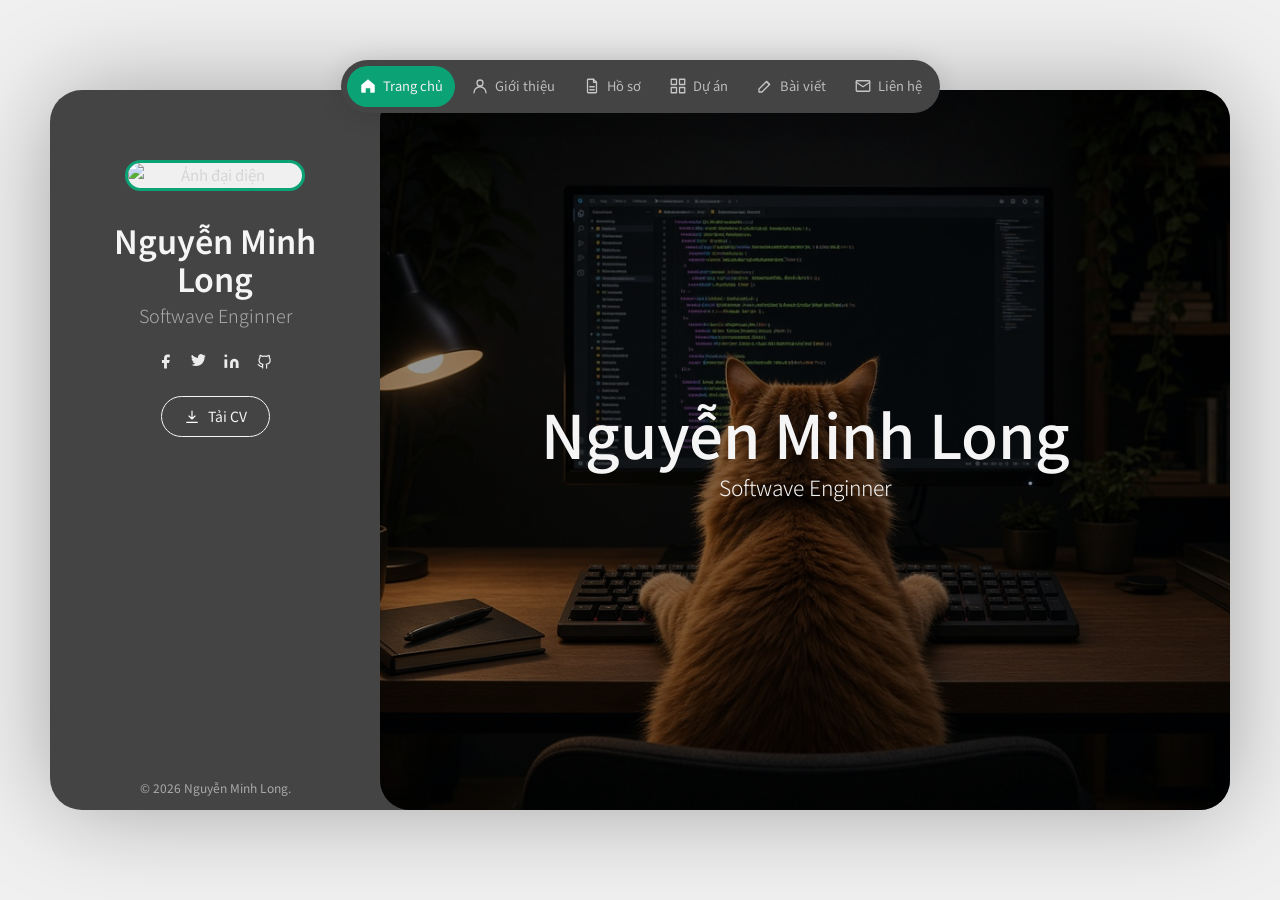
==== projects/portfolio/index.html @ 682c95c1 "feat: add initial portfolio structure with HTML, CSS, and JavaScript" ====
<!doctype html>
<html lang="vi">
  <head>
    <meta charset="UTF-8" />
    <meta name="viewport" content="width=device-width, initial-scale=1.0" />
    <title>Nguyễn Minh Long — Portfolio</title>
    <link rel="preconnect" href="https://fonts.googleapis.com" />
    <link rel="preconnect" href="https://fonts.gstatic.com" crossorigin />
    <link
      href="https://fonts.googleapis.com/css2?family=Noto+Sans+JP:wght@100..900&display=swap"
      rel="stylesheet"
    />
    <link rel="stylesheet" href="styles/style.css" />
  </head>

  <body>
    <div class="page">
      <div class="page-content">
        <a class="menu-toggle" href="#menu" aria-label="Mở menu">
          <span></span><span></span><span></span>
        </a>
        <a class="menu-backdrop" href="#home" aria-label="Đóng menu"></a>

        <!-- ================= SIDEBAR ================= -->
        <header class="header" id="menu">
          <a class="menu-close" href="#home" aria-label="Đóng menu">✕</a>

          <div class="header-content">
            <div class="header-photo">
              <img
                src="https://encrypted-tbn0.gstatic.com/images?q=tbn:ANd9GcQ7lRkcBVBdDjVCAbaLk40IurvcEO0y6EXWB8J_VYhuo28ufIDGBUb75yE&s=10"
                alt="Ảnh đại diện"
              />
            </div>

            <div class="header-titles">
              <h1>Nguyễn Minh Long</h1>
              <p class="header-role">Softwave Enginner</p>
            </div>

            <div class="social-links">
              <ul>
                <li>
                  <a href="https://facebook.com/" aria-label="Facebook"
                    ><img class="icon" src="images/icons/facebook.svg" alt=""
                  /></a>
                </li>
                <li>
                  <a href="https://twitter.com/" aria-label="Twitter"
                    ><img class="icon" src="images/icons/twitter.svg" alt=""
                  /></a>
                </li>
                <li>
                  <a href="https://linkedin.com/in/" aria-label="LinkedIn"
                    ><img class="icon" src="images/icons/linkedin.svg" alt=""
                  /></a>
                </li>
                <li>
                  <a href="https://github.com/" aria-label="GitHub"
                    ><img class="icon" src="images/icons/github.svg" alt=""
                  /></a>
                </li>
              </ul>
            </div>

            <div class="header-buttons">
              <button class="btn btn-primary" type="button">
                <img class="icon" src="images/icons/download.svg" alt="" /> Tải
                CV
              </button>
            </div>
          </div>

          <ul class="main-menu">
            <li>
              <a href="#home" class="active">
                <span class="menu-icon"
                  ><img class="icon" src="images/icons/home.svg" alt=""
                /></span>
                <span class="link-text">Trang chủ</span>
              </a>
            </li>
            <li>
              <a href="#about">
                <span class="menu-icon"
                  ><img class="icon" src="images/icons/user.svg" alt=""
                /></span>
                <span class="link-text">Giới thiệu</span>
              </a>
            </li>
            <li>
              <a href="#resume">
                <span class="menu-icon"
                  ><img class="icon" src="images/icons/file.svg" alt=""
                /></span>
                <span class="link-text">Hồ sơ</span>
              </a>
            </li>
            <li>
              <a href="#portfolio">
                <span class="menu-icon"
                  ><img class="icon" src="images/icons/grid.svg" alt=""
                /></span>
                <span class="link-text">Dự án</span>
              </a>
            </li>
            <li>
              <a href="#blog">
                <span class="menu-icon"
                  ><img class="icon" src="images/icons/edit.svg" alt=""
                /></span>
                <span class="link-text">Bài viết</span>
              </a>
            </li>
            <li>
              <a href="#contact">
                <span class="menu-icon"
                  ><img class="icon" src="images/icons/mail.svg" alt=""
                /></span>
                <span class="link-text">Liên hệ</span>
              </a>
            </li>
          </ul>

          <div class="copyrights">© 2026 Nguyễn Minh Long.</div>
        </header>

        <!-- ================= NỘI DUNG ================= -->
        <div class="content-area">
          <div class="animated-sections">
            <!-- ---------- Trang chủ ---------- -->
            <section class="animated-section start-page" id="home">
              <div class="mask"></div>
              <div class="section-content vcentered">
                <div class="title-block">
                  <h2>Nguyễn Minh Long</h2>
                  <p class="sp-subtitle">Softwave Enginner</p>
                </div>
              </div>
            </section>

            <!-- ---------- Giới thiệu ---------- -->
            <section class="animated-section" id="about">
              <div class="page-title">
                <h2>Giới <span>thiệu</span></h2>
              </div>

              <div class="section-content">
                <div class="row split-layout">
                  <div class="col">
                    <p>
                      Tôi là lập trình viên với ba năm kinh nghiệm dựng giao
                      diện cho thương mại điện tử và hệ thống nội bộ. Tôi bắt
                      đầu từ HTML/CSS thuần và giữ nguyên thói quen đó tới giờ:
                      hiểu nền tảng trước, dùng thư viện sau.
                    </p>
                    <p>
                      Công việc hằng ngày của tôi là biến thiết kế UI thành code
                      sạch, chạy mượt trên mọi thiết bị và dễ bàn giao lại cho
                      người khác bảo trì.
                    </p>
                  </div>

                  <div class="col">
                    <div class="info-list">
                      <ul>
                        <li>
                          <span class="title">Tuổi:</span
                          ><span class="value">27</span>
                        </li>
                        <li>
                          <span class="title">Nơi ở:</span
                          ><span class="value">Việt Nam</span>
                        </li>
                        <li>
                          <span class="title">Freelance:</span
                          ><span class="value">Đang nhận việc</span>
                        </li>
                        <li>
                          <span class="title">Địa chỉ:</span
                          ><span class="value">Cầu Giấy, Hà Nội</span>
                        </li>
                      </ul>
                    </div>
                  </div>
                </div>

                <div class="section-space"></div>

                <!-- Tôi làm gì -->
                <div class="block-title">
                  <h3>Tôi <span>làm gì</span></h3>
                </div>

                <div class="row two-columns">
                  <div class="info-item">
                    <div class="info-icon">
                      <img class="icon" src="images/icons/cart.svg" alt="" />
                    </div>
                    <div class="info-content">
                      <h4>Thương mại điện tử</h4>
                      <p>
                        Dựng trang danh mục, chi tiết sản phẩm và giỏ hàng tải
                        nhanh, chuyển đổi tốt.
                      </p>
                    </div>
                  </div>

                  <div class="info-item">
                    <div class="info-icon">
                      <img class="icon" src="images/icons/monitor.svg" alt="" />
                    </div>
                    <div class="info-content">
                      <h4>Thiết kế giao diện</h4>
                      <p>
                        Chuyển thiết kế Figma sang HTML/CSS semantic, đúng
                        pixel, responsive đầy đủ.
                      </p>
                    </div>
                  </div>

                  <div class="info-item">
                    <div class="info-icon">
                      <img class="icon" src="images/icons/pen.svg" alt="" />
                    </div>
                    <div class="info-content">
                      <h4>Tối ưu trải nghiệm</h4>
                      <p>
                        Rà lại luồng thao tác, cải thiện tốc độ tải và khả năng
                        tiếp cận của trang.
                      </p>
                    </div>
                  </div>

                  <div class="info-item">
                    <div class="info-icon">
                      <img class="icon" src="images/icons/layers.svg" alt="" />
                    </div>
                    <div class="info-content">
                      <h4>Design system</h4>
                      <p>
                        Xây bộ component dùng lại được, đặt tên nhất quán, tài
                        liệu hóa cho cả team.
                      </p>
                    </div>
                  </div>
                </div>
              </div>
            </section>

            <!-- ---------- Hồ sơ ---------- -->
            <section class="animated-section" id="resume">
              <div class="page-title">
                <h2>Hồ <span>sơ</span></h2>
              </div>

              <div class="section-content">
                <div class="row two-columns">
                  <div>
                    <div class="block-title">
                      <h3>Học <span>vấn</span></h3>
                    </div>

                    <div class="resume-item">
                      <span class="resume-period">2017 — 2021</span>
                      <h4 class="resume-title">Kỹ sư Công nghệ thông tin</h4>
                      <p class="resume-place">ĐH Bách khoa Hà Nội</p>
                      <p class="resume-text">
                        Chuyên ngành Kỹ thuật phần mềm, tốt nghiệp loại Giỏi.
                      </p>
                    </div>

                    <div class="resume-item">
                      <span class="resume-period">2021</span>
                      <h4 class="resume-title">Responsive Web Design</h4>
                      <p class="resume-place">freeCodeCamp</p>
                      <p class="resume-text">
                        Chứng chỉ về HTML, CSS và thiết kế đáp ứng.
                      </p>
                    </div>
                  </div>

                  <div>
                    <div class="block-title">
                      <h3>Kinh <span>nghiệm</span></h3>
                    </div>

                    <div class="resume-item">
                      <span class="resume-period">2023 — Nay</span>
                      <h4 class="resume-title">Softwave Enginner</h4>
                      <p class="resume-place">Rights-S</p>
                      <p class="resume-text">
                        Phát triển giao diện hệ thống nội bộ, chuẩn hóa bộ
                        component cho team.
                      </p>
                    </div>

                    <div class="resume-item">
                      <span class="resume-period">2022 — 2023</span>
                      <h4 class="resume-title">Web Developer</h4>
                      <p class="resume-place">Vega Tech</p>
                      <p class="resume-text">
                        Dựng landing page và trang thương mại điện tử, tối ưu
                        tốc độ trên mobile.
                      </p>
                    </div>

                    <div class="resume-item">
                      <span class="resume-period">2021 — 2022</span>
                      <h4 class="resume-title">Thực tập sinh Frontend</h4>
                      <p class="resume-place">Studio 21</p>
                      <p class="resume-text">
                        Cắt HTML/CSS từ mockup và hỗ trợ bảo trì website khách
                        hàng.
                      </p>
                    </div>
                  </div>
                </div>
              </div>
            </section>

            <!-- ---------- Dự án ---------- -->
            <section class="animated-section" id="portfolio">
              <div class="page-title">
                <h2>Dự <span>án</span></h2>
              </div>

              <div class="section-content">
                <div class="portfolio-grid two-columns">
                  <figure>
                    <div class="portfolio-item-img">
                      <img src="https://picsum.photos/600/450" alt="ShopNow" />
                    </div>
                    <div class="portfolio-item-desc">
                      <h3 class="portfolio-item-title">ShopNow</h3>
                      <small>Website</small>
                    </div>
                  </figure>

                  <figure>
                    <div class="portfolio-item-img">
                      <img src="https://picsum.photos/600/450" alt="TaskFlow" />
                    </div>
                    <div class="portfolio-item-desc">
                      <h3 class="portfolio-item-title">TaskFlow</h3>
                      <small>Ứng dụng</small>
                    </div>
                  </figure>

                  <figure>
                    <div class="portfolio-item-img">
                      <img
                        src="https://picsum.photos/600/450"
                        alt="Studio 21"
                      />
                    </div>
                    <div class="portfolio-item-desc">
                      <h3 class="portfolio-item-title">Studio 21</h3>
                      <small>Thương hiệu</small>
                    </div>
                  </figure>

                  <figure>
                    <div class="portfolio-item-img">
                      <img
                        src="https://picsum.photos/600/450"
                        alt="Vega Landing"
                      />
                    </div>
                    <div class="portfolio-item-desc">
                      <h3 class="portfolio-item-title">Vega Landing</h3>
                      <small>Website</small>
                    </div>
                  </figure>

                  <figure>
                    <div class="portfolio-item-img">
                      <img src="https://picsum.photos/600/450" alt="Metrics" />
                    </div>
                    <div class="portfolio-item-desc">
                      <h3 class="portfolio-item-title">Metrics</h3>
                      <small>Ứng dụng</small>
                    </div>
                  </figure>

                  <figure>
                    <div class="portfolio-item-img">
                      <img
                        src="https://picsum.photos/600/450"
                        alt="Breeze Icons"
                      />
                    </div>
                    <div class="portfolio-item-desc">
                      <h3 class="portfolio-item-title">Breeze Icons</h3>
                      <small>Thương hiệu</small>
                    </div>
                  </figure>
                </div>
              </div>
            </section>

            <!-- ---------- Bài viết ---------- -->
            <section class="animated-section" id="blog">
              <div class="page-title">
                <h2>Bài <span>viết</span></h2>
              </div>

              <div class="section-content">
                <div class="blog-grid two-columns">
                  <div class="blog-card">
                    <div class="media-block">
                      <span class="category">CSS</span>
                      <img src="https://picsum.photos/640/300" alt="" />
                    </div>
                    <div class="post-info">
                      <div class="post-date">12 tháng 3, 2026</div>
                      <h3 class="blog-item-title">
                        Làm filter gallery không cần JavaScript
                      </h3>
                      <p>
                        Chỉ với input radio và selector ~ là đủ để lọc danh sách
                        dự án.
                      </p>
                    </div>
                  </div>

                  <div class="blog-card">
                    <div class="media-block">
                      <span class="category">Layout</span>
                      <img src="https://picsum.photos/640/300" alt="" />
                    </div>
                    <div class="post-info">
                      <div class="post-date">28 tháng 2, 2026</div>
                      <h3 class="blog-item-title">
                        Khi nào dùng Grid, khi nào dùng Flexbox
                      </h3>
                      <p>
                        Một chiều thì Flexbox, hai chiều thì Grid. Nhưng thực tế
                        phức tạp hơn thế.
                      </p>
                    </div>
                  </div>

                  <div class="blog-card">
                    <div class="media-block">
                      <span class="category">Quy ước</span>
                      <img src="https://picsum.photos/640/300" alt="" />
                    </div>
                    <div class="post-info">
                      <div class="post-date">05 tháng 2, 2026</div>
                      <h3 class="blog-item-title">
                        BEM sau hai năm dùng trong dự án thật
                      </h3>
                      <p>
                        Những chỗ BEM phát huy tác dụng và những chỗ nó trở
                        thành gánh nặng.
                      </p>
                    </div>
                  </div>

                  <div class="blog-card">
                    <div class="media-block">
                      <span class="category">Hiệu năng</span>
                      <img src="https://picsum.photos/640/300" alt="" />
                    </div>
                    <div class="post-info">
                      <div class="post-date">19 tháng 1, 2026</div>
                      <h3 class="blog-item-title">
                        Bỏ jQuery khỏi dự án cũ, nhẹ đi 90KB
                      </h3>
                      <p>
                        Ghi lại quá trình thay thế từng đoạn jQuery bằng API có
                        sẵn của trình duyệt.
                      </p>
                    </div>
                  </div>
                </div>
              </div>
            </section>

            <!-- ---------- Liên hệ ---------- -->
            <section class="animated-section" id="contact">
              <div class="page-title">
                <h2>Liên <span>hệ</span></h2>
              </div>

              <div class="section-content">
                <form class="contact-form" novalidate>
                  <div class="row two-columns">
                    <div class="form-group">
                      <label class="form-label" for="cf-name">Họ tên</label>
                      <input
                        class="form-control"
                        id="cf-name"
                        name="name"
                        type="text"
                      />
                    </div>
                    <div class="form-group">
                      <label class="form-label" for="cf-email">Email</label>
                      <input
                        class="form-control"
                        id="cf-email"
                        name="email"
                        type="email"
                      />
                    </div>
                  </div>

                  <div class="form-group">
                    <label class="form-label" for="cf-subject">Tiêu đề</label>
                    <input
                      class="form-control"
                      id="cf-subject"
                      name="subject"
                      type="text"
                    />
                  </div>

                  <div class="form-group">
                    <label class="form-label" for="cf-message">Nội dung</label>
                    <textarea
                      class="form-control"
                      id="cf-message"
                      name="message"
                      rows="5"
                    ></textarea>
                  </div>

                  <button class="btn btn-primary" type="submit">
                    Gửi tin nhắn
                  </button>
                </form>
              </div>
            </section>
          </div>
        </div>
      </div>
    </div>
    <script src="main.js" defer></script>
  </body>
</html>
---- projects/portfolio/styles/style.css ----
:root {
  --accent: #0ba376;
  --accent-dark: #0b7080;

  --bg: #f0f0f0;
  --bg-panel: #444;
  --bg-section: #222;
  --line: #444;

  --text: #d5d5d5;
  --text-strong: #f5f5f5;
  --text-muted: #aaa;
  --text-dim: #a5a6a7;

  --surface-card: #2b2b2b;
  --surface-card-strong: #333;

  --sidebar-w: 380px;
  --speed: 0.3s;

  --shadow: rgba(0, 0, 0, 0.35);
  --shadow-soft: rgba(0, 0, 0, 0.18);
  --overlay-dark: rgba(0, 0, 0, 0.42);
  --overlay-soft: rgba(255, 255, 255, 0.08);
  --overlay-faint: rgba(255, 255, 255, 0.04);
  --menu-backdrop: rgba(0, 0, 0, 0.55);
  --portfolio-overlay: rgba(0, 0, 0, 0.3);
  --scrollbar: rgba(255, 255, 255, 0.2);
}

*,
*::before,
*::after {
  margin: 0;
  padding: 0;
  box-sizing: border-box;
}

html,
body {
  width: 100%;
  height: 100%;
  min-height: 100%;
  overflow: hidden;
}

body {
  font-family: "Noto Sans JP", sans-serif;
  font-size: 0.9375rem;
  line-height: 1.65em;
  color: var(--text);
  background-color: var(--bg);
  background-repeat: no-repeat;
  background-position: center;
  background-size: cover;
}

h1 {
  font-size: 2rem;
} /* 32px */
h2 {
  font-size: 1.75rem;
} /* 28px */
h3 {
  font-size: 1.3125rem;
} /* 21px */
h4 {
  font-size: 1.125rem;
} /* 18px */
h5 {
  font-size: 1rem;
} /* 16px */
h6 {
  font-size: 0.875rem;
} /* 14px */

h1,
h2,
h3,
h4,
h5,
h6 {
  margin: 0;
  font-weight: 500;
  line-height: 1.3em;
  color: var(--text-strong);
}

p {
  margin: 0 0 10px;
}

a {
  color: var(--accent);
  text-decoration: none;
  transition: all var(--speed) ease-in-out;
}

img {
  display: block;
  max-width: 100%;
}

ul {
  margin: 0;
  padding: 0;
  list-style: none;
}

.icon {
  width: 20px;
  height: 20px;
  max-width: none;
}

/* ===== Khung trang ===== */
.page {
  display: block;
  width: 100%;
  height: 100%;
  min-height: 100%;
  padding: 0 100px;
  overflow: hidden;
}

.page-content {
  position: relative;
  width: 100%;
  max-width: 1280px;
  height: 80vh;
  margin: 10vh auto;
  background-color: var(--bg-panel);
  border-radius: 32px;
  box-shadow: 0 0 100px -5px var(--shadow);
}

/* ===== Sidebar ===== */
.header {
  float: left;
  width: 100%;
  max-width: var(--sidebar-w);
  height: 100%;
  padding: 70px 30px 45px;
  text-align: center;
  overflow: auto;
  scrollbar-width: thin;
  scrollbar-color: var(--scrollbar) transparent;
}

.header-photo {
  position: relative;
  width: 180px;
  margin: 0 auto 30px;
  z-index: 1;
}

.header-photo img {
  max-width: 100%;
  background-color: var(--bg);
  border: 3px solid var(--accent);
  border-radius: 300px;
}

.header-titles h1 {
  margin: 5px 0 7px;
  font-weight: 600;
  line-height: 1.2em;
  color: var(--text-strong);
}

.header-role {
  margin: 5px 0;
  font-size: 1.125rem;
  font-weight: 300;
  line-height: 1.2em;
  color: var(--text-muted);
}

.social-links {
  margin: 20px 0;
}

.social-links li {
  display: inline-block;
}

.social-links a {
  display: grid;
  place-items: center;
  width: 30px;
  height: 30px;
  border-radius: 20px;
  opacity: 0.9;
}

.social-links a:hover {
  opacity: 1;
  background-color: var(--overlay-soft);
}

.social-links .icon {
  width: 17px;
  height: 17px;
}

.header-buttons {
  margin-top: 10px;
}

.copyrights {
  position: absolute;
  bottom: 0;
  left: 0;
  width: var(--sidebar-w);
  padding: 5px 10px 15px;
  font-size: 0.75rem;
  line-height: 14px;
  color: var(--text-muted);
  text-align: center;
}

/* ===== Nút ===== */
.btn {
  display: inline-flex;
  align-items: center;
  gap: 8px;
  padding: 9px 22px;
  font: inherit;
  font-size: 0.875rem;
  line-height: 1.5em;
  color: var(--text-strong);
  background-color: transparent;
  border: 1px solid var(--text-strong);
  border-radius: 22px;
  cursor: pointer;
  transition: all var(--speed) ease-in-out;
}

/* Nền xanh thay vì nền trắng, để icon trắng trong nút vẫn nhìn thấy được */
.btn:hover {
  color: var(--bg);
  background-color: var(--accent);
  border-color: var(--accent);
}

.btn .icon {
  width: 16px;
  height: 16px;
}

/* ===== Menu ngang, nổi phía trên thẻ ===== */
.main-menu {
  display: flex;
  gap: 4px;
  position: absolute;
  top: -30px;
  left: 0;
  right: 0;
  width: fit-content;
  margin: 0 auto;
  padding: 6px;
  background-color: var(--bg-panel);
  border-radius: 30px;
  box-shadow: 0 0 30px -5px var(--shadow-soft);
  z-index: 999;
}

.main-menu a {
  display: flex;
  align-items: center;
  gap: 8px;
  padding: 8px 16px;
  font-size: 0.875rem;
  white-space: nowrap;
  color: var(--bg);
  border-radius: 30px;
  opacity: 0.7;
  transition: all var(--speed) ease-in-out;
}

.main-menu a:hover {
  opacity: 1;
  background-color: var(--overlay-faint);
}

.main-menu .menu-icon .icon {
  width: 18px;
  height: 18px;
}

.main-menu a.active {
  opacity: 1;
  background-color: var(--accent);
}

/* ===== Vùng nội dung ===== */
.content-area {
  position: absolute;
  top: 0;
  right: 0;
  width: 100%;
  max-width: calc(100% - var(--sidebar-w));
  height: 100%;
}

.animated-sections {
  position: relative;
  height: 100%;
}

.animated-section {
  display: none;
  position: absolute;
  inset: 0;
  padding: 60px;
  background-color: var(--bg-section);
  border-radius: 30px;
  overflow: auto;
  scrollbar-width: thin;
  scrollbar-color: var(--text-muted) transparent;
}

.animated-section:focus {
  outline: none;
}

.animated-section:target {
  display: block;
}

#home {
  display: block;
}

.animated-section::-webkit-scrollbar,
.header::-webkit-scrollbar {
  width: 7px;
}

.animated-section::-webkit-scrollbar-thumb,
.header::-webkit-scrollbar-thumb {
  background-color: var(--text-muted);
  border-radius: 10px;
}

/* ===== Trang chủ ===== */
.start-page {
  padding: 0;
  background-image: url("../images/cat_coder.jpg");
  background-position: center;
  background-size: cover;
}

.start-page .mask {
  position: absolute;
  inset: 0;
  background: var(--overlay-dark);
}

.vcentered {
  display: grid;
  place-items: center;
  position: relative;
  height: 100%;
  padding: 40px;
}

.title-block {
  position: relative;
  text-align: center;
}

.title-block h2 {
  margin: 0;
  font-size: 3.75rem;
  font-weight: 500;
  line-height: 74px;
  color: var(--text-strong);
}

.title-block .sp-subtitle {
  margin: 5px 0;
  font-size: 1.3125rem;
  font-weight: 300;
  color: var(--text-strong);
}

/* ===== Tiêu đề trang & khối ===== */
.page-title {
  display: inline-block;
  position: relative;
  padding-right: 25px;
  padding-bottom: 15px;
  margin-bottom: 30px;
}

.page-title h2 {
  position: relative;
  font-size: 2rem;
  z-index: 1;
}

.page-title h2 span,
.block-title h3 span {
  color: var(--accent);
}

.block-title {
  display: inline-block;
  position: relative;
  padding-right: 12px;
  padding-bottom: 10px;
  margin-bottom: 15px;
}

.block-title h3 {
  position: relative;
  font-size: 1.3125rem;
  z-index: 1;
}

/* ===== Lưới ===== */
.row {
  display: grid;
  gap: 30px;
}

.two-columns {
  grid-template-columns: repeat(2, 1fr);
}

.split-layout {
  grid-template-columns: 7fr 5fr;
}

/* Utility class giãn cách */
.section-space {
  padding-bottom: 50px;
}

/* ===== Danh sách thông tin ===== */
.info-list {
  margin-top: 20px;
}

.info-list li {
  margin-bottom: 10px;
}

.info-list .title {
  margin-right: 5px;
  font-weight: 600;
  color: var(--accent);
}

/* ===== Khối có icon ===== */
.info-item {
  display: flex;
  align-items: flex-start;
  gap: 18px;
  min-height: 150px;
  padding: 18px 20px;
  background-color: var(--surface-card);
  border: 1px solid var(--line);
  border-radius: 12px;
  transition: transform var(--speed) ease-in-out, border-color var(--speed) ease-in-out;
}

.info-item:hover {
  transform: translateY(-2px);
  border-color: var(--accent);
}

.info-icon {
  display: grid;
  place-items: center;
  flex: 0 0 52px;
  width: 52px;
  height: 52px;
  color: var(--accent);
  background-color: rgba(11, 163, 118, 0.12);
  border: 1px solid rgba(11, 163, 118, 0.25);
  border-radius: 12px;
}

.info-icon .icon {
  width: 24px;
  height: 24px;
  filter: brightness(0) saturate(100%) invert(60%) sepia(90%) saturate(450%) hue-rotate(120deg) brightness(95%) contrast(90%);
}

.info-content {
  flex: 1;
}

.info-content h3,
.info-content h4 {
  margin: 2px 0 8px;
  font-size: 1.125rem;
}

.info-content p {
  margin: 0;
  font-size: 0.875rem;
  color: var(--text-muted);
}

/* ===== Hồ sơ: học vấn & kinh nghiệm ===== */
.resume-item {
  margin-bottom: 15px;
  padding: 15px 20px;
  background-color: var(--surface-card);
  border-left: 3px solid var(--accent);
  border-radius: 4px;
}

.resume-period {
  display: inline-block;
  margin-bottom: 8px;
  padding: 2px 12px;
  font-size: 0.75rem;
  color: var(--accent);
  background-color: var(--surface-card-strong);
  border-radius: 12px;
}

.resume-title {
  font-size: 1rem;
}

.resume-place {
  margin: 3px 0 8px;
  font-size: 0.8125rem;
  color: var(--accent);
}

.resume-text {
  margin: 0;
  font-size: 0.875rem;
  color: var(--text-muted);
}

/* ===== Dự án ===== */
.portfolio-grid {
  display: grid;
  gap: 18px;
}

.portfolio-grid.two-columns {
  grid-template-columns: repeat(2, minmax(0, 1fr));
}

.portfolio-grid figure {
  position: relative;
  margin: 0;
  padding: 0;
  overflow: hidden;
  background-color: var(--surface-card);
  border: 1px solid var(--line);
  border-radius: 14px;
  box-shadow: 0 12px 24px rgba(0, 0, 0, 0.18);
  transition:
    transform var(--speed) ease-in-out,
    border-color var(--speed) ease-in-out,
    box-shadow var(--speed) ease-in-out;
}

.portfolio-grid figure:hover {
  transform: translateY(-4px);
  border-color: var(--accent);
  box-shadow: 0 16px 30px rgba(0, 0, 0, 0.22);
}

.portfolio-item-img {
  position: relative;
  overflow: hidden;
  border-radius: 14px 14px 0 0;
}

.portfolio-item-img img {
  width: 100%;
  height: 220px;
  object-fit: cover;
  transition: all var(--speed) ease-in-out;
}

.portfolio-grid figure:hover .portfolio-item-img img {
  transform: scale(1.08);
}

.portfolio-item-img::after {
  content: "";
  position: absolute;
  inset: 0;
  background-color: var(--portfolio-overlay);
  opacity: 0;
  transition: all var(--speed) ease-in-out;
}

.portfolio-grid figure:hover .portfolio-item-img::after {
  opacity: 1;
}

.portfolio-item-desc {
  padding: 14px 14px 16px;
  background-color: var(--surface-card);
}

.portfolio-item-title {
  margin-bottom: 4px;
  font-size: 1rem;
  color: var(--text-strong);
}

.portfolio-item-desc small {
  display: inline-block;
  color: var(--text-muted);
  letter-spacing: 0.02em;
}

/* ===== Bài viết ===== */
.blog-grid {
  display: grid;
  gap: 24px;
}

.blog-grid.two-columns {
  grid-template-columns: repeat(2, 1fr);
}

/* Xếp dọc bằng flex để phần chữ giãn ra, nhờ vậy đáy các thẻ thẳng hàng */
.blog-card {
  display: flex;
  flex-direction: column;
  background-color: var(--surface-card);
  border: 1px solid var(--line);
  border-radius: 10px;
  overflow: hidden;
  transition: all var(--speed) ease-in-out;
}

.blog-card:hover {
  transform: translateY(-4px);
  border-color: var(--accent);
}

.blog-card .media-block {
  position: relative;
  overflow: hidden;
}

/* Ép mọi ảnh cùng chiều cao, cắt bớt phần thừa thay vì làm méo ảnh */
.blog-card .media-block img {
  width: 100%;
  height: 180px;
  object-fit: cover;
  transition: all var(--speed) ease-in-out;
}

.blog-card:hover .media-block img {
  transform: scale(1.08);
}

.blog-card .category {
  position: absolute;
  top: 12px;
  left: 12px;
  padding: 3px 10px;
  font-size: 0.6875rem;
  line-height: 1.5em;
  color: var(--bg);
  background-color: var(--accent);
  border-radius: 3px;
  z-index: 3;
}

/* flex: 1 để ô chữ chiếm hết chỗ trống còn lại của thẻ */
.blog-card .post-info {
  flex: 1;
  padding: 16px 20px 20px;
}

.blog-card .post-date {
  display: block;
  margin-bottom: 6px;
  font-size: 0.75rem;
  font-weight: 300;
  color: var(--text-muted);
}

.blog-card .blog-item-title {
  margin: 0 0 8px;
  font-size: 1.0625rem;
  line-height: 1.4em;
}

.blog-card .blog-item-title a {
  color: var(--text-strong);
}

.blog-card .blog-item-title a:hover {
  color: var(--accent);
}

.blog-card .post-info p {
  margin: 0;
  font-size: 0.875rem;
  color: var(--text-muted);
}

/* ===== Form liên hệ ===== */
.contact-form .row {
  margin-bottom: 0;
}

.form-group {
  position: relative;
  margin-bottom: 22px;
}

.form-label {
  display: block;
  margin-bottom: 5px;
  font-size: 0.8125rem;
  color: var(--text-muted);
}

.form-control {
  width: 100%;
  padding: 9px 14px;
  font: inherit;
  font-size: 0.875rem;
  color: var(--text-strong);
  background-color: transparent;
  border: 1px solid var(--line);
  border-radius: 4px;
  transition: border-color var(--speed) ease-in-out;
}

.form-control:focus {
  outline: none;
  border-color: var(--accent);
}

textarea.form-control {
  resize: vertical;
}

/* ===== Nút hamburger + lớp phủ (chỉ hiện ở mobile) ===== */
.menu-toggle,
.menu-backdrop,
.menu-close {
  display: none;
}

/* =========================================================
   Responsive
   ========================================================= */

/* --- Màn hình vừa: thu hẹp sidebar --- */
@media (max-width: 1280px) {
  :root {
    --sidebar-w: 330px;
  }

  .page {
    padding: 0 50px;
  }

  .animated-section {
    padding: 45px;
  }

  /* Thu gọn menu để không tràn ra ngoài thẻ */
  .main-menu a {
    gap: 6px;
    padding: 8px 12px;
    font-size: 0.8125rem;
  }
}

/* --- Dưới 1025px: sidebar thành panel trượt từ phải (giống bản gốc) --- */
@media (max-width: 1024px) {
  html,
  body {
    height: auto;
    overflow: auto;
  }

  .page {
    height: auto;
    padding: 0;
    overflow: visible;
  }

  .page-content {
    height: auto;
    min-height: 100vh;
    margin: 0;
    border-radius: 0;
    background-color: var(--bg-section);
  }

  /* Panel menu */
  .header {
    position: fixed;
    top: 0;
    right: 0;
    bottom: 0;
    float: none;
    max-width: 330px;
    height: 100%;
    padding: 30px 30px 10px;
    background-color: var(--bg-panel);
    z-index: 99;
    visibility: hidden;
    opacity: 0;
    transform: translateX(100%);
    transition: all 0.25s ease-in-out;
  }

  .header:target {
    visibility: visible;
    opacity: 1;
    transform: translateX(0);
  }

  /* Lớp phủ: bấm ra ngoài để đóng, đồng thời che nội dung phía sau */
  .menu-backdrop {
    display: block;
    position: fixed;
    inset: 0;
    background-color: var(--menu-backdrop);
    z-index: 98;
  }

  .header-photo {
    max-width: 130px;
    margin-bottom: 25px;
  }

  .header-titles h1 {
    font-size: 1.875rem;
    margin-bottom: 10px;
  }
  .header-role {
    font-size: 1.0625rem;
  }

  .copyrights {
    position: relative;
    width: 100%;
    margin-top: 30px;
  }

  /* Menu đổi từ thanh ngang sang danh sách dọc trong panel */
  .main-menu {
    flex-direction: column;
    position: static;
    width: auto; /* bỏ fit-content của bản desktop để chiếm hết bề ngang panel */
    margin: 30px 0;
    padding: 0;
    background-color: transparent;
    border-radius: 0;
    box-shadow: none;
  }

  .main-menu a {
    justify-content: center;
    padding: 12px 0;
    font-size: 1rem;
  }

  .main-menu .menu-icon {
    display: none;
  }

  /* Nút hamburger */
  .menu-toggle {
    display: block;
    position: fixed;
    top: 10px;
    right: 10px;
    width: 48px;
    height: 48px;
    background-color: var(--accent);
    border-radius: 30px;
    cursor: pointer;
    z-index: 97;
  }

  /* Nút đóng nằm sẵn trong panel, panel đóng thì nó trôi ra ngoài màn hình luôn */
  .menu-close {
    display: grid;
    place-items: center;
    position: absolute;
    top: 10px;
    right: 10px;
    width: 40px;
    height: 40px;
    font-size: 1.25rem;
    color: var(--bg);
    background-color: var(--accent);
    border-radius: 50%;
  }

  .menu-toggle span {
    display: block;
    position: absolute;
    left: 25%;
    width: 50%;
    height: 3px;
    background: var(--bg);
    border-radius: 5px;
    opacity: 1;
    transform-origin: left center;
    transition: 0.25s ease-in-out;
  }

  .menu-toggle span:nth-child(1) {
    top: 16px;
  }
  .menu-toggle span:nth-child(2) {
    top: 22px;
  }
  .menu-toggle span:nth-child(3) {
    top: 28px;
  }

  /* Nội dung chiếm hết bề ngang, cuộn theo trang */
  .content-area {
    position: static;
    max-width: 100%;
    height: auto;
  }

  .animated-sections {
    height: auto;
  }

  .animated-section {
    position: static;
    padding: 70px 40px 40px;
    border-radius: 0;
    overflow: visible;
  }

  .start-page {
    min-height: 100vh;
  }

  /* Tablet: 3 cột rút còn 2 */
  .portfolio-grid.three-columns {
    grid-template-columns: repeat(2, 1fr);
  }

  .title-block h2 {
    font-size: 3rem;
    line-height: 56px;
  }
}

/* --- Mobile --- */
@media (max-width: 767px) {
  .animated-section {
    padding: 70px 20px 40px;
  }

  .page-title h2 {
    font-size: 1.625rem;
  }
  .title-block h2 {
    font-size: 2.125rem;
    line-height: 42px;
  }
  .title-block .sp-subtitle {
    font-size: 1.125rem;
  }

  .two-columns,
  .split-layout,
  .portfolio-grid.three-columns,
  .blog-grid.two-columns {
    grid-template-columns: 1fr;
  }
}
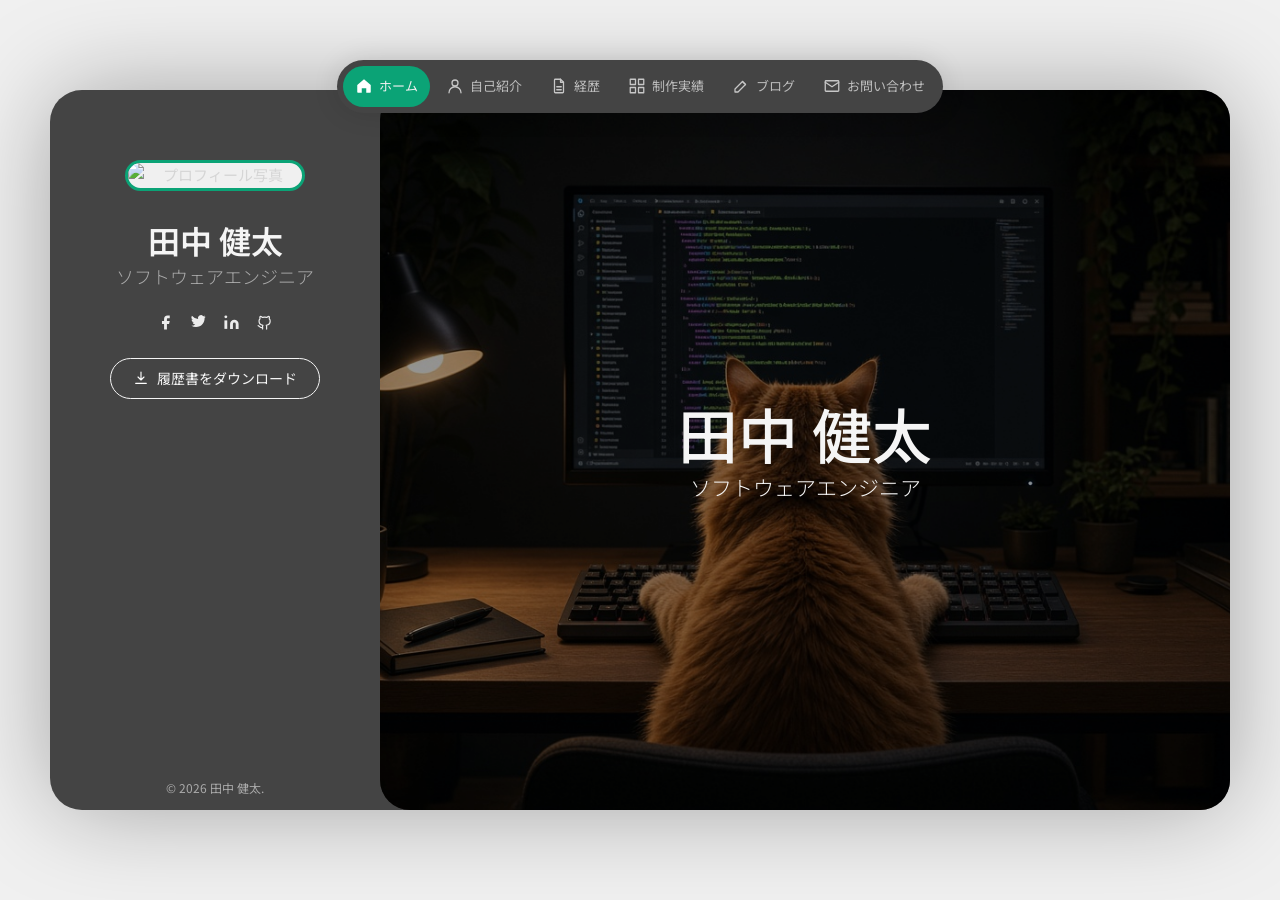
==== commit d0cd1153: "feat: update portfolio content and enhance menu functionality with Japanese localization" ====
--- a/projects/portfolio/index.html
+++ b/projects/portfolio/index.html
@@ -1,9 +1,9 @@
 <!doctype html>
-<html lang="vi">
+<html lang="ja">
   <head>
     <meta charset="UTF-8" />
     <meta name="viewport" content="width=device-width, initial-scale=1.0" />
-    <title>Nguyễn Minh Long — Portfolio</title>
+    <title>田中 健太 — ポートフォリオ</title>
     <link rel="preconnect" href="https://fonts.googleapis.com" />
     <link rel="preconnect" href="https://fonts.gstatic.com" crossorigin />
     <link
@@ -16,26 +16,26 @@
   <body>
     <div class="page">
       <div class="page-content">
-        <a class="menu-toggle" href="#menu" aria-label="Mở menu">
+        <a class="menu-toggle" href="#menu" aria-label="メニューを開く">
           <span></span><span></span><span></span>
         </a>
-        <a class="menu-backdrop" href="#home" aria-label="Đóng menu"></a>
-
-        <!-- ================= SIDEBAR ================= -->
+        <a class="menu-backdrop" href="#home" aria-label="メニューを閉じる"></a>
+
+        <!-- ================= サイドバー ================= -->
         <header class="header" id="menu">
-          <a class="menu-close" href="#home" aria-label="Đóng menu">✕</a>
+          <a class="menu-close" href="#home" aria-label="メニューを閉じる">✕</a>
 
           <div class="header-content">
             <div class="header-photo">
               <img
                 src="https://encrypted-tbn0.gstatic.com/images?q=tbn:ANd9GcQ7lRkcBVBdDjVCAbaLk40IurvcEO0y6EXWB8J_VYhuo28ufIDGBUb75yE&s=10"
-                alt="Ảnh đại diện"
+                alt="プロフィール写真"
               />
             </div>
 
             <div class="header-titles">
-              <h1>Nguyễn Minh Long</h1>
-              <p class="header-role">Softwave Enginner</p>
+              <h1>田中 健太</h1>
+              <p class="header-role">ソフトウェアエンジニア</p>
             </div>
 
             <div class="social-links">
@@ -65,8 +65,8 @@
 
             <div class="header-buttons">
               <button class="btn btn-primary" type="button">
-                <img class="icon" src="images/icons/download.svg" alt="" /> Tải
-                CV
+                <img class="icon" src="images/icons/download.svg" alt="" />
+                履歴書をダウンロード
               </button>
             </div>
           </div>
@@ -77,7 +77,7 @@
                 <span class="menu-icon"
                   ><img class="icon" src="images/icons/home.svg" alt=""
                 /></span>
-                <span class="link-text">Trang chủ</span>
+                <span class="link-text">ホーム</span>
               </a>
             </li>
             <li>
@@ -85,7 +85,7 @@
                 <span class="menu-icon"
                   ><img class="icon" src="images/icons/user.svg" alt=""
                 /></span>
-                <span class="link-text">Giới thiệu</span>
+                <span class="link-text">自己紹介</span>
               </a>
             </li>
             <li>
@@ -93,7 +93,7 @@
                 <span class="menu-icon"
                   ><img class="icon" src="images/icons/file.svg" alt=""
                 /></span>
-                <span class="link-text">Hồ sơ</span>
+                <span class="link-text">経歴</span>
               </a>
             </li>
             <li>
@@ -101,7 +101,7 @@
                 <span class="menu-icon"
                   ><img class="icon" src="images/icons/grid.svg" alt=""
                 /></span>
-                <span class="link-text">Dự án</span>
+                <span class="link-text">制作実績</span>
               </a>
             </li>
             <li>
@@ -109,7 +109,7 @@
                 <span class="menu-icon"
                   ><img class="icon" src="images/icons/edit.svg" alt=""
                 /></span>
-                <span class="link-text">Bài viết</span>
+                <span class="link-text">ブログ</span>
               </a>
             </li>
             <li>
@@ -117,47 +117,45 @@
                 <span class="menu-icon"
                   ><img class="icon" src="images/icons/mail.svg" alt=""
                 /></span>
-                <span class="link-text">Liên hệ</span>
+                <span class="link-text">お問い合わせ</span>
               </a>
             </li>
           </ul>
 
-          <div class="copyrights">© 2026 Nguyễn Minh Long.</div>
+          <div class="copyrights">© 2026 田中 健太.</div>
         </header>
 
-        <!-- ================= NỘI DUNG ================= -->
+        <!-- ================= コンテンツ ================= -->
         <div class="content-area">
           <div class="animated-sections">
-            <!-- ---------- Trang chủ ---------- -->
+            <!-- ---------- ホーム ---------- -->
             <section class="animated-section start-page" id="home">
               <div class="mask"></div>
               <div class="section-content vcentered">
                 <div class="title-block">
-                  <h2>Nguyễn Minh Long</h2>
-                  <p class="sp-subtitle">Softwave Enginner</p>
-                </div>
-              </div>
-            </section>
-
-            <!-- ---------- Giới thiệu ---------- -->
+                  <h2>田中 健太</h2>
+                  <p class="sp-subtitle">ソフトウェアエンジニア</p>
+                </div>
+              </div>
+            </section>
+
+            <!-- ---------- 自己紹介 ---------- -->
             <section class="animated-section" id="about">
               <div class="page-title">
-                <h2>Giới <span>thiệu</span></h2>
+                <h2>自己<span>紹介</span></h2>
               </div>
 
               <div class="section-content">
                 <div class="row split-layout">
                   <div class="col">
                     <p>
-                      Tôi là lập trình viên với ba năm kinh nghiệm dựng giao
-                      diện cho thương mại điện tử và hệ thống nội bộ. Tôi bắt
-                      đầu từ HTML/CSS thuần và giữ nguyên thói quen đó tới giờ:
-                      hiểu nền tảng trước, dùng thư viện sau.
+                      EC サイトや社内システムの画面を 3
+                      年つくってきたエンジニアです。素の HTML/CSS
+                      から始め、今でもその姿勢を変えていません。まず土台を理解して、ライブラリを使うのはそのあとです。
                     </p>
                     <p>
-                      Công việc hằng ngày của tôi là biến thiết kế UI thành code
-                      sạch, chạy mượt trên mọi thiết bị và dễ bàn giao lại cho
-                      người khác bảo trì.
+                      日々の仕事は、UI
+                      デザインを読みやすいコードに落とし込むこと。どの端末でも快適に動き、引き継いだ人がすぐ手を入れられる状態で渡すことを大切にしています。
                     </p>
                   </div>
 
@@ -165,20 +163,20 @@
                     <div class="info-list">
                       <ul>
                         <li>
-                          <span class="title">Tuổi:</span
+                          <span class="title">年齢:</span
                           ><span class="value">27</span>
                         </li>
                         <li>
-                          <span class="title">Nơi ở:</span
-                          ><span class="value">Việt Nam</span>
+                          <span class="title">居住地:</span
+                          ><span class="value">ベトナム</span>
                         </li>
                         <li>
-                          <span class="title">Freelance:</span
-                          ><span class="value">Đang nhận việc</span>
+                          <span class="title">フリーランス:</span
+                          ><span class="value">対応可能</span>
                         </li>
                         <li>
-                          <span class="title">Địa chỉ:</span
-                          ><span class="value">Cầu Giấy, Hà Nội</span>
+                          <span class="title">住所:</span
+                          ><span class="value">ハノイ市カウザイ区</span>
                         </li>
                       </ul>
                     </div>
@@ -187,9 +185,9 @@
 
                 <div class="section-space"></div>
 
-                <!-- Tôi làm gì -->
+                <!-- できること -->
                 <div class="block-title">
-                  <h3>Tôi <span>làm gì</span></h3>
+                  <h3>でき<span>ること</span></h3>
                 </div>
 
                 <div class="row two-columns">
@@ -198,10 +196,9 @@
                       <img class="icon" src="images/icons/cart.svg" alt="" />
                     </div>
                     <div class="info-content">
-                      <h4>Thương mại điện tử</h4>
+                      <h4>EC サイト構築</h4>
                       <p>
-                        Dựng trang danh mục, chi tiết sản phẩm và giỏ hàng tải
-                        nhanh, chuyển đổi tốt.
+                        商品一覧・商品詳細・カートを、表示が速く購入につながる形で実装します。
                       </p>
                     </div>
                   </div>
@@ -211,10 +208,10 @@
                       <img class="icon" src="images/icons/monitor.svg" alt="" />
                     </div>
                     <div class="info-content">
-                      <h4>Thiết kế giao diện</h4>
+                      <h4>UI 実装</h4>
                       <p>
-                        Chuyển thiết kế Figma sang HTML/CSS semantic, đúng
-                        pixel, responsive đầy đủ.
+                        Figma のデザインをセマンティックな HTML/CSS
+                        へ。ピクセル単位で忠実に、レスポンシブ対応まで含めて。
                       </p>
                     </div>
                   </div>
@@ -224,10 +221,9 @@
                       <img class="icon" src="images/icons/pen.svg" alt="" />
                     </div>
                     <div class="info-content">
-                      <h4>Tối ưu trải nghiệm</h4>
+                      <h4>使い勝手の改善</h4>
                       <p>
-                        Rà lại luồng thao tác, cải thiện tốc độ tải và khả năng
-                        tiếp cận của trang.
+                        操作の流れを見直し、読み込み速度とアクセシビリティを改善します。
                       </p>
                     </div>
                   </div>
@@ -237,299 +233,251 @@
                       <img class="icon" src="images/icons/layers.svg" alt="" />
                     </div>
                     <div class="info-content">
-                      <h4>Design system</h4>
+                      <h4>デザインシステム</h4>
                       <p>
-                        Xây bộ component dùng lại được, đặt tên nhất quán, tài
-                        liệu hóa cho cả team.
-                      </p>
-                    </div>
-                  </div>
-                </div>
-              </div>
-            </section>
-
-            <!-- ---------- Hồ sơ ---------- -->
+                        再利用できるコンポーネントを整備し、命名を統一してチーム向けに文書化します。
+                      </p>
+                    </div>
+                  </div>
+                </div>
+              </div>
+            </section>
+
+            <!-- ---------- 経歴 ---------- -->
             <section class="animated-section" id="resume">
               <div class="page-title">
-                <h2>Hồ <span>sơ</span></h2>
+                <h2>経<span>歴</span></h2>
               </div>
 
               <div class="section-content">
                 <div class="row two-columns">
                   <div>
                     <div class="block-title">
-                      <h3>Học <span>vấn</span></h3>
+                      <h3>学<span>歴</span></h3>
                     </div>
 
                     <div class="resume-item">
                       <span class="resume-period">2017 — 2021</span>
-                      <h4 class="resume-title">Kỹ sư Công nghệ thông tin</h4>
-                      <p class="resume-place">ĐH Bách khoa Hà Nội</p>
+                      <h4 class="resume-title">情報技術 学士</h4>
+                      <p class="resume-place">ハノイ工科大学</p>
                       <p class="resume-text">
-                        Chuyên ngành Kỹ thuật phần mềm, tốt nghiệp loại Giỏi.
+                        ソフトウェア工学専攻。成績優秀で卒業。
                       </p>
                     </div>
 
                     <div class="resume-item">
                       <span class="resume-period">2021</span>
-                      <h4 class="resume-title">Responsive Web Design</h4>
+                      <h4 class="resume-title">レスポンシブ Web デザイン</h4>
                       <p class="resume-place">freeCodeCamp</p>
                       <p class="resume-text">
-                        Chứng chỉ về HTML, CSS và thiết kế đáp ứng.
+                        HTML・CSS とレスポンシブデザインの修了証。
                       </p>
                     </div>
                   </div>
 
                   <div>
                     <div class="block-title">
-                      <h3>Kinh <span>nghiệm</span></h3>
+                      <h3>職務<span>経歴</span></h3>
                     </div>
 
                     <div class="resume-item">
-                      <span class="resume-period">2023 — Nay</span>
-                      <h4 class="resume-title">Softwave Enginner</h4>
+                      <span class="resume-period">2023 — 現在</span>
+                      <h4 class="resume-title">ソフトウェアエンジニア</h4>
                       <p class="resume-place">Rights-S</p>
                       <p class="resume-text">
-                        Phát triển giao diện hệ thống nội bộ, chuẩn hóa bộ
-                        component cho team.
+                        社内システムの画面を開発。チーム共通のコンポーネントを整備。
                       </p>
                     </div>
 
                     <div class="resume-item">
                       <span class="resume-period">2022 — 2023</span>
-                      <h4 class="resume-title">Web Developer</h4>
+                      <h4 class="resume-title">Web エンジニア</h4>
                       <p class="resume-place">Vega Tech</p>
                       <p class="resume-text">
-                        Dựng landing page và trang thương mại điện tử, tối ưu
-                        tốc độ trên mobile.
+                        ランディングページと EC
+                        サイトを構築。モバイルの表示速度を改善。
                       </p>
                     </div>
 
                     <div class="resume-item">
                       <span class="resume-period">2021 — 2022</span>
-                      <h4 class="resume-title">Thực tập sinh Frontend</h4>
+                      <h4 class="resume-title">フロントエンド インターン</h4>
                       <p class="resume-place">Studio 21</p>
                       <p class="resume-text">
-                        Cắt HTML/CSS từ mockup và hỗ trợ bảo trì website khách
-                        hàng.
-                      </p>
-                    </div>
-                  </div>
-                </div>
-              </div>
-            </section>
-
-            <!-- ---------- Dự án ---------- -->
+                        モックアップから HTML/CSS
+                        を実装し、顧客サイトの保守を担当。
+                      </p>
+                    </div>
+                  </div>
+                </div>
+              </div>
+            </section>
+
+            <!-- ---------- 制作実績 ---------- -->
             <section class="animated-section" id="portfolio">
               <div class="page-title">
-                <h2>Dự <span>án</span></h2>
+                <h2>制作<span>実績</span></h2>
               </div>
 
               <div class="section-content">
                 <div class="portfolio-grid two-columns">
                   <figure>
                     <div class="portfolio-item-img">
-                      <img src="https://picsum.photos/600/450" alt="ShopNow" />
-                    </div>
-                    <div class="portfolio-item-desc">
-                      <h3 class="portfolio-item-title">ShopNow</h3>
-                      <small>Website</small>
-                    </div>
-                  </figure>
-
-                  <figure>
-                    <div class="portfolio-item-img">
-                      <img src="https://picsum.photos/600/450" alt="TaskFlow" />
-                    </div>
-                    <div class="portfolio-item-desc">
-                      <h3 class="portfolio-item-title">TaskFlow</h3>
-                      <small>Ứng dụng</small>
-                    </div>
-                  </figure>
-
-                  <figure>
-                    <div class="portfolio-item-img">
-                      <img
-                        src="https://picsum.photos/600/450"
-                        alt="Studio 21"
-                      />
-                    </div>
-                    <div class="portfolio-item-desc">
-                      <h3 class="portfolio-item-title">Studio 21</h3>
-                      <small>Thương hiệu</small>
-                    </div>
-                  </figure>
-
-                  <figure>
-                    <div class="portfolio-item-img">
-                      <img
-                        src="https://picsum.photos/600/450"
-                        alt="Vega Landing"
-                      />
-                    </div>
-                    <div class="portfolio-item-desc">
-                      <h3 class="portfolio-item-title">Vega Landing</h3>
-                      <small>Website</small>
-                    </div>
-                  </figure>
-
-                  <figure>
-                    <div class="portfolio-item-img">
-                      <img src="https://picsum.photos/600/450" alt="Metrics" />
-                    </div>
-                    <div class="portfolio-item-desc">
-                      <h3 class="portfolio-item-title">Metrics</h3>
-                      <small>Ứng dụng</small>
-                    </div>
-                  </figure>
-
-                  <figure>
-                    <div class="portfolio-item-img">
-                      <img
-                        src="https://picsum.photos/600/450"
-                        alt="Breeze Icons"
-                      />
-                    </div>
-                    <div class="portfolio-item-desc">
-                      <h3 class="portfolio-item-title">Breeze Icons</h3>
-                      <small>Thương hiệu</small>
-                    </div>
-                  </figure>
-                </div>
-              </div>
-            </section>
-
-            <!-- ---------- Bài viết ---------- -->
+                      <img src="https://picsum.photos/600/450" alt="さくらオンラインストア" />
+                    </div>
+                    <div class="portfolio-item-desc">
+                      <h3 class="portfolio-item-title">さくらオンラインストア</h3>
+                      <small>Web サイト</small>
+                    </div>
+                  </figure>
+
+                  <figure>
+                    <div class="portfolio-item-img">
+                      <img src="https://picsum.photos/600/450" alt="業務管理アプリ「ハコブ」" />
+                    </div>
+                    <div class="portfolio-item-desc">
+                      <h3 class="portfolio-item-title">業務管理アプリ「ハコブ」</h3>
+                      <small>アプリ</small>
+                    </div>
+                  </figure>
+
+                  <figure>
+                    <div class="portfolio-item-img">
+                      <img src="https://picsum.photos/600/450" alt="スタジオ21 ブランドリニューアル" />
+                    </div>
+                    <div class="portfolio-item-desc">
+                      <h3 class="portfolio-item-title">スタジオ21 ブランドリニューアル</h3>
+                      <small>ブランディング</small>
+                    </div>
+                  </figure>
+
+                  <figure>
+                    <div class="portfolio-item-img">
+                      <img src="https://picsum.photos/600/450" alt="ベガ商事 コーポレートサイト" />
+                    </div>
+                    <div class="portfolio-item-desc">
+                      <h3 class="portfolio-item-title">ベガ商事 コーポレートサイト</h3>
+                      <small>Web サイト</small>
+                    </div>
+                  </figure>
+
+                  <figure>
+                    <div class="portfolio-item-img">
+                      <img src="https://picsum.photos/600/450" alt="売上ダッシュボード" />
+                    </div>
+                    <div class="portfolio-item-desc">
+                      <h3 class="portfolio-item-title">売上ダッシュボード</h3>
+                      <small>アプリ</small>
+                    </div>
+                  </figure>
+
+                  <figure>
+                    <div class="portfolio-item-img">
+                      <img src="https://picsum.photos/600/450" alt="ブリーズ アイコンセット" />
+                    </div>
+                    <div class="portfolio-item-desc">
+                      <h3 class="portfolio-item-title">ブリーズ アイコンセット</h3>
+                      <small>ブランディング</small>
+                    </div>
+                  </figure>
+
+                  <figure>
+                    <div class="portfolio-item-img">
+                      <img src="https://picsum.photos/600/450" alt="全国物流ネットワーク統合管理システムのリニューアルプロジェクト" />
+                    </div>
+                    <div class="portfolio-item-desc">
+                      <h3 class="portfolio-item-title">全国物流ネットワーク統合管理システムのリニューアルプロジェクト</h3>
+                      <small>アプリ</small>
+                    </div>
+                  </figure>
+
+                  <figure>
+                    <div class="portfolio-item-img">
+                      <img src="https://picsum.photos/600/450" alt="地域医療連携プラットフォーム 多言語対応コーポレートサイト構築" />
+                    </div>
+                    <div class="portfolio-item-desc">
+                      <h3 class="portfolio-item-title">地域医療連携プラットフォーム 多言語対応コーポレートサイト構築</h3>
+                      <small>Web サイト</small>
+                    </div>
+                  </figure>
+                </div>
+              </div>
+            </section>
+
+            <!-- ---------- ブログ ---------- -->
             <section class="animated-section" id="blog">
               <div class="page-title">
-                <h2>Bài <span>viết</span></h2>
+                <h2>ブ<span>ログ</span></h2>
               </div>
 
               <div class="section-content">
-                <div class="blog-grid two-columns">
-                  <div class="blog-card">
-                    <div class="media-block">
-                      <span class="category">CSS</span>
-                      <img src="https://picsum.photos/640/300" alt="" />
-                    </div>
-                    <div class="post-info">
-                      <div class="post-date">12 tháng 3, 2026</div>
-                      <h3 class="blog-item-title">
-                        Làm filter gallery không cần JavaScript
-                      </h3>
-                      <p>
-                        Chỉ với input radio và selector ~ là đủ để lọc danh sách
-                        dự án.
-                      </p>
-                    </div>
-                  </div>
-
-                  <div class="blog-card">
-                    <div class="media-block">
-                      <span class="category">Layout</span>
-                      <img src="https://picsum.photos/640/300" alt="" />
-                    </div>
-                    <div class="post-info">
-                      <div class="post-date">28 tháng 2, 2026</div>
-                      <h3 class="blog-item-title">
-                        Khi nào dùng Grid, khi nào dùng Flexbox
-                      </h3>
-                      <p>
-                        Một chiều thì Flexbox, hai chiều thì Grid. Nhưng thực tế
-                        phức tạp hơn thế.
-                      </p>
-                    </div>
-                  </div>
-
-                  <div class="blog-card">
-                    <div class="media-block">
-                      <span class="category">Quy ước</span>
-                      <img src="https://picsum.photos/640/300" alt="" />
-                    </div>
-                    <div class="post-info">
-                      <div class="post-date">05 tháng 2, 2026</div>
-                      <h3 class="blog-item-title">
-                        BEM sau hai năm dùng trong dự án thật
-                      </h3>
-                      <p>
-                        Những chỗ BEM phát huy tác dụng và những chỗ nó trở
-                        thành gánh nặng.
-                      </p>
-                    </div>
-                  </div>
-
-                  <div class="blog-card">
-                    <div class="media-block">
-                      <span class="category">Hiệu năng</span>
-                      <img src="https://picsum.photos/640/300" alt="" />
-                    </div>
-                    <div class="post-info">
-                      <div class="post-date">19 tháng 1, 2026</div>
-                      <h3 class="blog-item-title">
-                        Bỏ jQuery khỏi dự án cũ, nhẹ đi 90KB
-                      </h3>
-                      <p>
-                        Ghi lại quá trình thay thế từng đoạn jQuery bằng API có
-                        sẵn của trình duyệt.
-                      </p>
-                    </div>
-                  </div>
-                </div>
-              </div>
-            </section>
-
-            <!-- ---------- Liên hệ ---------- -->
+                <div class="blog-grid two-columns" id="blog-list"></div>
+              </div>
+            </section>
+
+            <!-- ---------- お問い合わせ ---------- -->
             <section class="animated-section" id="contact">
               <div class="page-title">
-                <h2>Liên <span>hệ</span></h2>
+                <h2>お問い<span>合わせ</span></h2>
               </div>
 
               <div class="section-content">
                 <form class="contact-form" novalidate>
                   <div class="row two-columns">
                     <div class="form-group">
-                      <label class="form-label" for="cf-name">Họ tên</label>
+                      <label class="form-label" for="cf-name">
+                        お名前 <span class="required-mark">*</span>
+                      </label>
                       <input
                         class="form-control"
                         id="cf-name"
                         name="name"
                         type="text"
                       />
+                      <div class="error-message"></div>
                     </div>
                     <div class="form-group">
-                      <label class="form-label" for="cf-email">Email</label>
+                      <label class="form-label" for="cf-email">
+                        メールアドレス <span class="required-mark">*</span>
+                      </label>
                       <input
                         class="form-control"
                         id="cf-email"
                         name="email"
                         type="email"
                       />
+                      <div class="error-message"></div>
                     </div>
                   </div>
 
                   <div class="form-group">
-                    <label class="form-label" for="cf-subject">Tiêu đề</label>
+                    <label class="form-label" for="cf-subject">
+                      件名 <span class="required-mark">*</span>
+                    </label>
                     <input
                       class="form-control"
                       id="cf-subject"
                       name="subject"
                       type="text"
                     />
+                    <div class="error-message"></div>
                   </div>
 
                   <div class="form-group">
-                    <label class="form-label" for="cf-message">Nội dung</label>
+                    <label class="form-label" for="cf-message">
+                      お問い合わせ内容 <span class="required-mark">*</span>
+                    </label>
                     <textarea
                       class="form-control"
                       id="cf-message"
                       name="message"
                       rows="5"
                     ></textarea>
-                  </div>
-
-                  <button class="btn btn-primary" type="submit">
-                    Gửi tin nhắn
-                  </button>
+                    <div class="error-message"></div>
+                  </div>
+
+                  <button class="btn btn-primary" type="submit">送信する</button>
+                  <p class="form-success-message" aria-live="polite"></p>
                 </form>
               </div>
             </section>
--- a/projects/portfolio/styles/style.css
+++ b/projects/portfolio/styles/style.css
@@ -1,6 +1,7 @@
 :root {
   --accent: #0ba376;
   --accent-dark: #0b7080;
+  --error: #ef4444;
 
   --bg: #f0f0f0;
   --bg-panel: #444;
@@ -661,17 +662,25 @@
   transform: scale(1.08);
 }
 
-.blog-card .category {
+.blog-tags {
   position: absolute;
   top: 12px;
   left: 12px;
+  right: 12px;
+  display: flex;
+  flex-wrap: wrap;
+  gap: 6px;
+  z-index: 3;
+}
+
+.blog-card .category {
+  display: inline-block;
   padding: 3px 10px;
   font-size: 0.6875rem;
   line-height: 1.5em;
   color: var(--bg);
   background-color: var(--accent);
   border-radius: 3px;
-  z-index: 3;
 }
 
 /* flex: 1 để ô chữ chiếm hết chỗ trống còn lại của thẻ */
@@ -681,11 +690,14 @@
 }
 
 .blog-card .post-date {
-  display: block;
-  margin-bottom: 6px;
-  font-size: 0.75rem;
-  font-weight: 300;
-  color: var(--text-muted);
+  display: flex;
+  flex-wrap: wrap;
+  gap: 6px;
+  margin-bottom: 10px;
+}
+
+.blog-card .post-date .category {
+  margin: 0;
 }
 
 .blog-card .blog-item-title {
@@ -723,6 +735,11 @@
   margin-bottom: 5px;
   font-size: 0.8125rem;
   color: var(--text-muted);
+}
+
+.required-mark {
+  color: var(--error);
+  font-weight: 700;
 }
 
 .form-control {
@@ -740,6 +757,29 @@
 .form-control:focus {
   outline: none;
   border-color: var(--accent);
+}
+
+.form-control.is-invalid {
+  border-color: var(--error);
+}
+
+.error-message {
+  min-height: 18px;
+  margin-top: 6px;
+  font-size: 0.75rem;
+  color: var(--error);
+}
+
+.form-success-message {
+  display: none;
+  margin-top: 12px;
+  color: var(--accent);
+  font-size: 0.875rem;
+  font-weight: 600;
+}
+
+.form-success-message.show {
+  display: block;
 }
 
 textarea.form-control {
@@ -819,14 +859,18 @@
     transition: all 0.25s ease-in-out;
   }
 
-  .header:target {
+  /* Panel mở: JS gắn class .is-open.
+     .header:target là đường dự phòng, dùng khi JS chưa chạy. */
+  .header:target,
+  .header.is-open {
     visibility: visible;
     opacity: 1;
     transform: translateX(0);
   }
 
-  /* Lớp phủ: bấm ra ngoài để đóng, đồng thời che nội dung phía sau */
-  .menu-backdrop {
+  /* Lớp phủ CHỈ hiện khi menu đang mở, nếu không sẽ chặn hết thao tác trên trang */
+  .page-content:has(#menu:target) .menu-backdrop,
+  .page-content:has(.header.is-open) .menu-backdrop {
     display: block;
     position: fixed;
     inset: 0;
@@ -886,7 +930,7 @@
     background-color: var(--accent);
     border-radius: 30px;
     cursor: pointer;
-    z-index: 97;
+    z-index: 99;
   }
 
   /* Nút đóng nằm sẵn trong panel, panel đóng thì nó trôi ra ngoài màn hình luôn */
